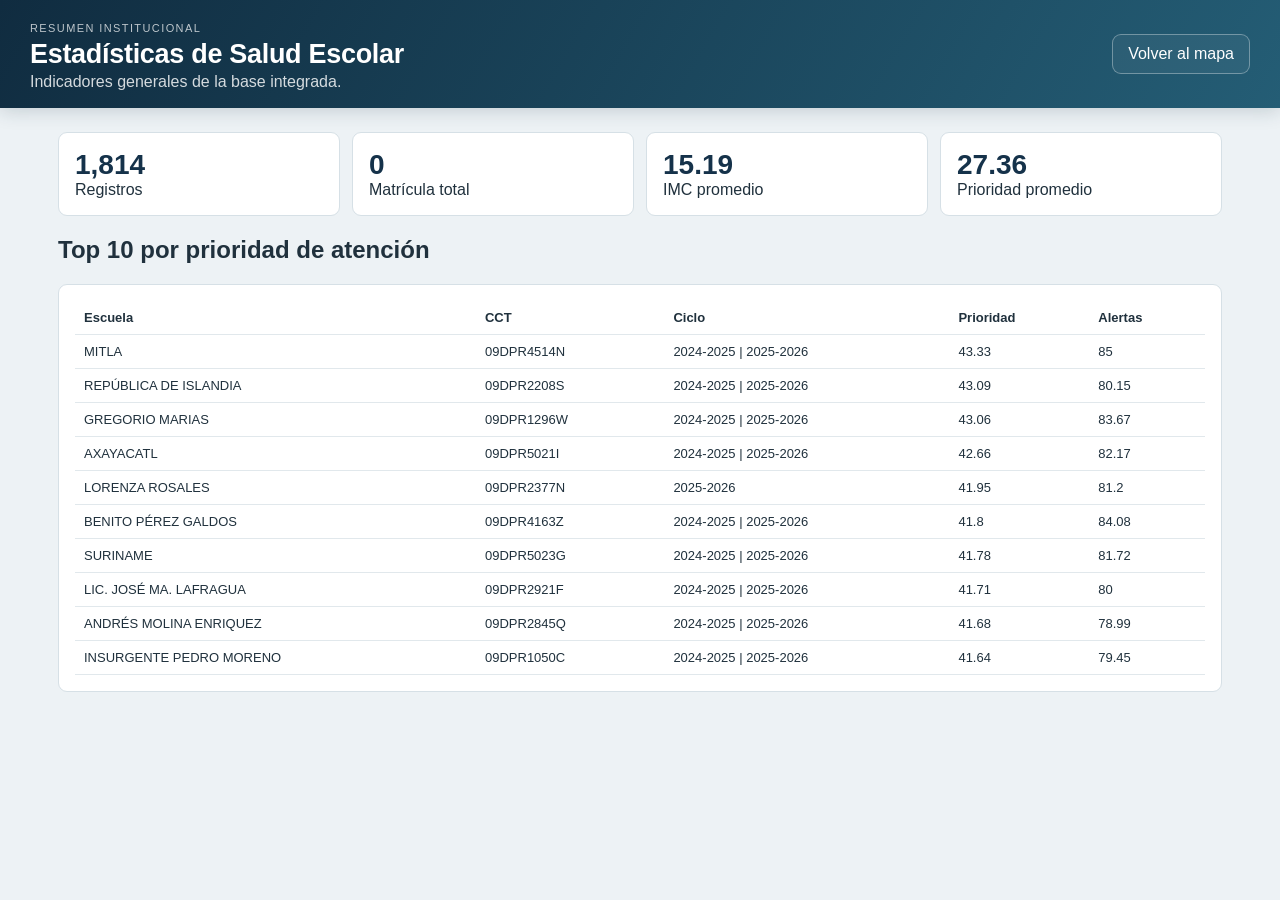
==== estadisticas.html @ 079fa5a9 "VV12" ====
<!doctype html><html lang="es"><head><meta charset="utf-8"><meta name="viewport" content="width=device-width,initial-scale=1"><title>Estadísticas de Salud Escolar</title><link rel="stylesheet" href="style.css"><style>body{padding:0}.stats{max-width:1200px;margin:24px auto;padding:0 18px}.cards{display:grid;grid-template-columns:repeat(4,1fr);gap:12px}.card,.tablebox{background:#fff;border:1px solid #d6e0e6;border-radius:9px;padding:16px}.card strong{font-size:28px;color:#15324a;display:block}table{width:100%;border-collapse:collapse}th,td{text-align:left;padding:9px;border-bottom:1px solid #e1e8ec;font-size:13px}@media(max-width:800px){.cards{grid-template-columns:1fr 1fr}}</style></head><body><header class="topbar"><div><span class="eyebrow">Resumen institucional</span><h1>Estadísticas de Salud Escolar</h1><p>Indicadores generales de la base integrada.</p></div><a href="index.html">Volver al mapa</a></header><main class="stats"><div class="cards"><div class="card"><strong id="sSchools">0</strong>Registros</div><div class="card"><strong id="sEnrollment">0</strong>Matrícula total</div><div class="card"><strong id="sImc">—</strong>IMC promedio</div><div class="card"><strong id="sPriority">—</strong>Prioridad promedio</div></div><h2>Top 10 por prioridad de atención</h2><div class="tablebox"><table><thead><tr><th>Escuela</th><th>CCT</th><th>Ciclo</th><th>Prioridad</th><th>Alertas</th></tr></thead><tbody id="topBody"></tbody></table></div></main><script>const n=v=>v==null?'—':(+v).toLocaleString('es-MX',{maximumFractionDigits:2});fetch('data/salud_escolar.json').then(r=>r.json()).then(d=>{sSchools.textContent=d.length.toLocaleString('es-MX');sEnrollment.textContent=d.reduce((a,r)=>a+(+r.matricula||0),0).toLocaleString('es-MX');let avg=c=>{let x=d.map(r=>+r[c]).filter(Number.isFinite);return x.reduce((a,b)=>a+b,0)/x.length};sImc.textContent=n(avg('imc_promedio'));sPriority.textContent=n(avg('prioridad_atencion'));topBody.innerHTML=[...d].sort((a,b)=>(+b.prioridad_atencion||0)-(+a.prioridad_atencion||0)).slice(0,10).map(r=>`<tr><td>${r.NOM_ESCUELA_ATENCION}</td><td>${r.CVE_ESCUELA_ATENCION}</td><td>${r.REF_CICLO_ESCOLAR}</td><td>${n(r.prioridad_atencion)}</td><td>${n(r.alertas_promedio)}</td></tr>`).join('')})</script></body></html>
---- style.css ----
:root{--navy:#173347;--blue:#2f6f89;--bg:#edf2f5;--line:#d5e0e6;--text:#20313d;--muted:#657681;--card:#fff}*{box-sizing:border-box}body{margin:0;font-family:Inter,Segoe UI,Arial,sans-serif;color:var(--text);background:var(--bg)}.topbar{height:108px;background:linear-gradient(120deg,#102c40,#245d75);color:#fff;padding:18px 30px;display:flex;justify-content:space-between;align-items:center;box-shadow:0 3px 18px #17334730}.topbar h1{margin:3px 0;font-size:27px;letter-spacing:-.3px}.topbar p{margin:0;opacity:.82}.topbar a{color:#fff;text-decoration:none;border:1px solid #ffffff55;background:#ffffff0d;padding:10px 15px;border-radius:9px}.eyebrow{font-size:11px;text-transform:uppercase;letter-spacing:1.4px;opacity:.72}.layout{display:flex;height:calc(100vh - 108px)}.sidebar{width:350px;background:#f7f9fa;overflow:auto;border-right:1px solid var(--line);z-index:900}.sidebar-head{padding:17px 19px;background:#fff;display:flex;justify-content:space-between;align-items:center;border-bottom:1px solid var(--line);position:sticky;top:0;z-index:2}.sidebar-head strong{display:block}.sidebar-head button,.detail>button,.icon-btn,.legend-head button{border:0;background:none;font-size:24px;cursor:pointer;color:var(--navy)}.panel{margin:13px;background:var(--card);border:1px solid var(--line);border-radius:12px;padding:15px;box-shadow:0 4px 14px #2437440a}.panel h2{font-size:15px;margin:0 0 12px;color:var(--navy)}.panel-title-row,.legend-head{display:flex;align-items:center;justify-content:space-between}.panel-title-row h2{margin:0}label{display:block;font-size:12px;font-weight:600;margin:10px 0 5px;color:#415762}input,select,button{font:inherit}input,select{width:100%;padding:10px 11px;border:1px solid #c8d5dc;border-radius:8px;background:#fff;color:var(--text)}input:focus,select:focus{outline:2px solid #2f6f8930;border-color:#2f6f89}.buttons{display:flex;gap:8px;margin-top:13px}.buttons button{flex:1;border:0;border-radius:8px;padding:10px;background:var(--blue);color:#fff;cursor:pointer;font-weight:600}.buttons .secondary{background:#e8eef1;color:#294350}.maparea{position:relative;flex:1}#map{height:100%;width:100%;background:#dfe8ec}.legend{position:absolute;right:20px;bottom:22px;z-index:800;background:#fff;padding:13px 14px;border:1px solid var(--line);border-radius:11px;box-shadow:0 5px 18px #0002;min-width:230px}.legend strong{display:block;line-height:1.25}.legend-kicker{display:block;margin-bottom:3px;color:var(--muted);font-size:10px;text-transform:uppercase;letter-spacing:.8px}.legend-note{margin:10px 0 9px;padding:8px 9px;background:#f2f6f8;border:1px solid #e0e9ed;border-radius:8px;color:#526771;font-size:11px;line-height:1.35}.legend-row{font-size:12px;margin:8px 0;display:grid;grid-template-columns:14px 68px 1fr;align-items:center;gap:7px}.legend-row small{color:var(--muted);text-align:right;line-height:1.25}.dot{display:inline-block;width:12px;height:12px;border-radius:50%}.detail{position:absolute;right:0;top:0;height:100%;width:420px;max-width:94%;z-index:850;background:#fff;padding:22px;overflow:auto;transform:translateX(100%);transition:.25s;box-shadow:-5px 0 20px #0002}.detail.open{transform:none}.detail>button{float:right}.detail h2{font-size:21px;color:var(--navy);padding-right:34px;margin-top:4px}.info-grid{display:grid;grid-template-columns:1fr 1fr;gap:9px}.info{background:#f2f6f8;border:1px solid #e2eaee;border-radius:9px;padding:10px}.info small{display:block;color:var(--muted);margin-bottom:4px}.info strong{display:block;word-break:break-word}.section-title{margin:19px 0 9px;border-bottom:1px solid var(--line);padding-bottom:7px;color:var(--navy);font-size:15px}.semaphore{padding:14px;border-radius:10px;color:#fff;text-align:center;margin:12px 0;display:grid;gap:3px}.semaphore span,.semaphore small{opacity:.9}.semaphore strong{font-size:20px}.kpis{display:grid;grid-template-columns:1fr 1fr;gap:9px}.kpis div{background:#f2f6f8;border:1px solid #e3ebef;padding:10px;border-radius:9px}.kpis strong{display:block;font-size:19px;color:var(--navy)}.kpis span{font-size:10px;color:var(--muted)}.borough-card{width:100%;border:0;border-top:1px solid #e8eef1;background:#fff;padding:10px 2px;display:flex;align-items:center;justify-content:space-between;text-align:left;cursor:pointer;color:var(--text)}.borough-card:first-child{border-top:0}.borough-card span{display:grid;gap:2px}.borough-card small{color:var(--muted)}.borough-card b{color:var(--blue)}.show-menu{position:absolute;left:10px;top:10px;z-index:1000;padding:9px 13px;border:0;border-radius:8px;background:var(--navy);color:#fff}.leaflet-tooltip{border-radius:7px!important;border:1px solid #d9e2e7!important;box-shadow:0 4px 12px #0002!important}.hidden{display:none!important}@media(max-width:800px){.topbar{height:auto;padding:12px 16px}.topbar p,.topbar a{display:none}.layout{height:calc(100vh - 72px)}.sidebar{position:absolute;height:100%;z-index:1100}.detail{width:100%}.legend{right:10px;bottom:12px;min-width:210px}}
.intro-panel{background:#eef5f7;border-color:#ccdde4}.intro-panel strong{color:var(--navy);font-size:14px}.intro-panel p,.section-help{margin:6px 0 0;color:var(--muted);font-size:12px;line-height:1.45}.active-filters{display:flex;flex-wrap:wrap;gap:6px;margin-top:12px;padding-top:11px;border-top:1px solid #e5ecef}.filter-caption{width:100%;font-size:10px;font-weight:700;color:var(--muted);text-transform:uppercase;letter-spacing:.7px}.filter-chip{max-width:100%;overflow:hidden;text-overflow:ellipsis;white-space:nowrap;padding:5px 8px;border-radius:999px;background:#e7f0f4;color:#294f60;font-size:11px;font-weight:600}.no-filters{font-size:11px;color:var(--muted)}.indicator-note{margin-top:13px;padding:11px 12px;border-left:4px solid var(--blue);border-radius:8px;background:#edf4f7;display:grid;gap:3px}.indicator-note span,.selected-context span{font-size:10px;text-transform:uppercase;letter-spacing:.7px;color:var(--muted);font-weight:700}.indicator-note strong,.selected-context strong{color:var(--navy)}.indicator-note small,.selected-context small{color:var(--muted);line-height:1.35}.detail-kicker{font-size:10px;text-transform:uppercase;letter-spacing:1px;color:var(--muted);font-weight:700;margin-top:4px}.selected-context{margin:0 0 15px;padding:12px 13px;border:1px solid #d8e5ea;border-radius:10px;background:#f3f7f9;display:grid;gap:3px}.borough-card:hover{background:#f3f7f9}.borough-card:focus-visible{outline:2px solid var(--blue);outline-offset:2px}.legend{max-width:310px}.legend-row span:nth-child(2){font-weight:600}.leaflet-interactive{transition:stroke-width .15s,r .15s}.detail{border-left:1px solid var(--line)}
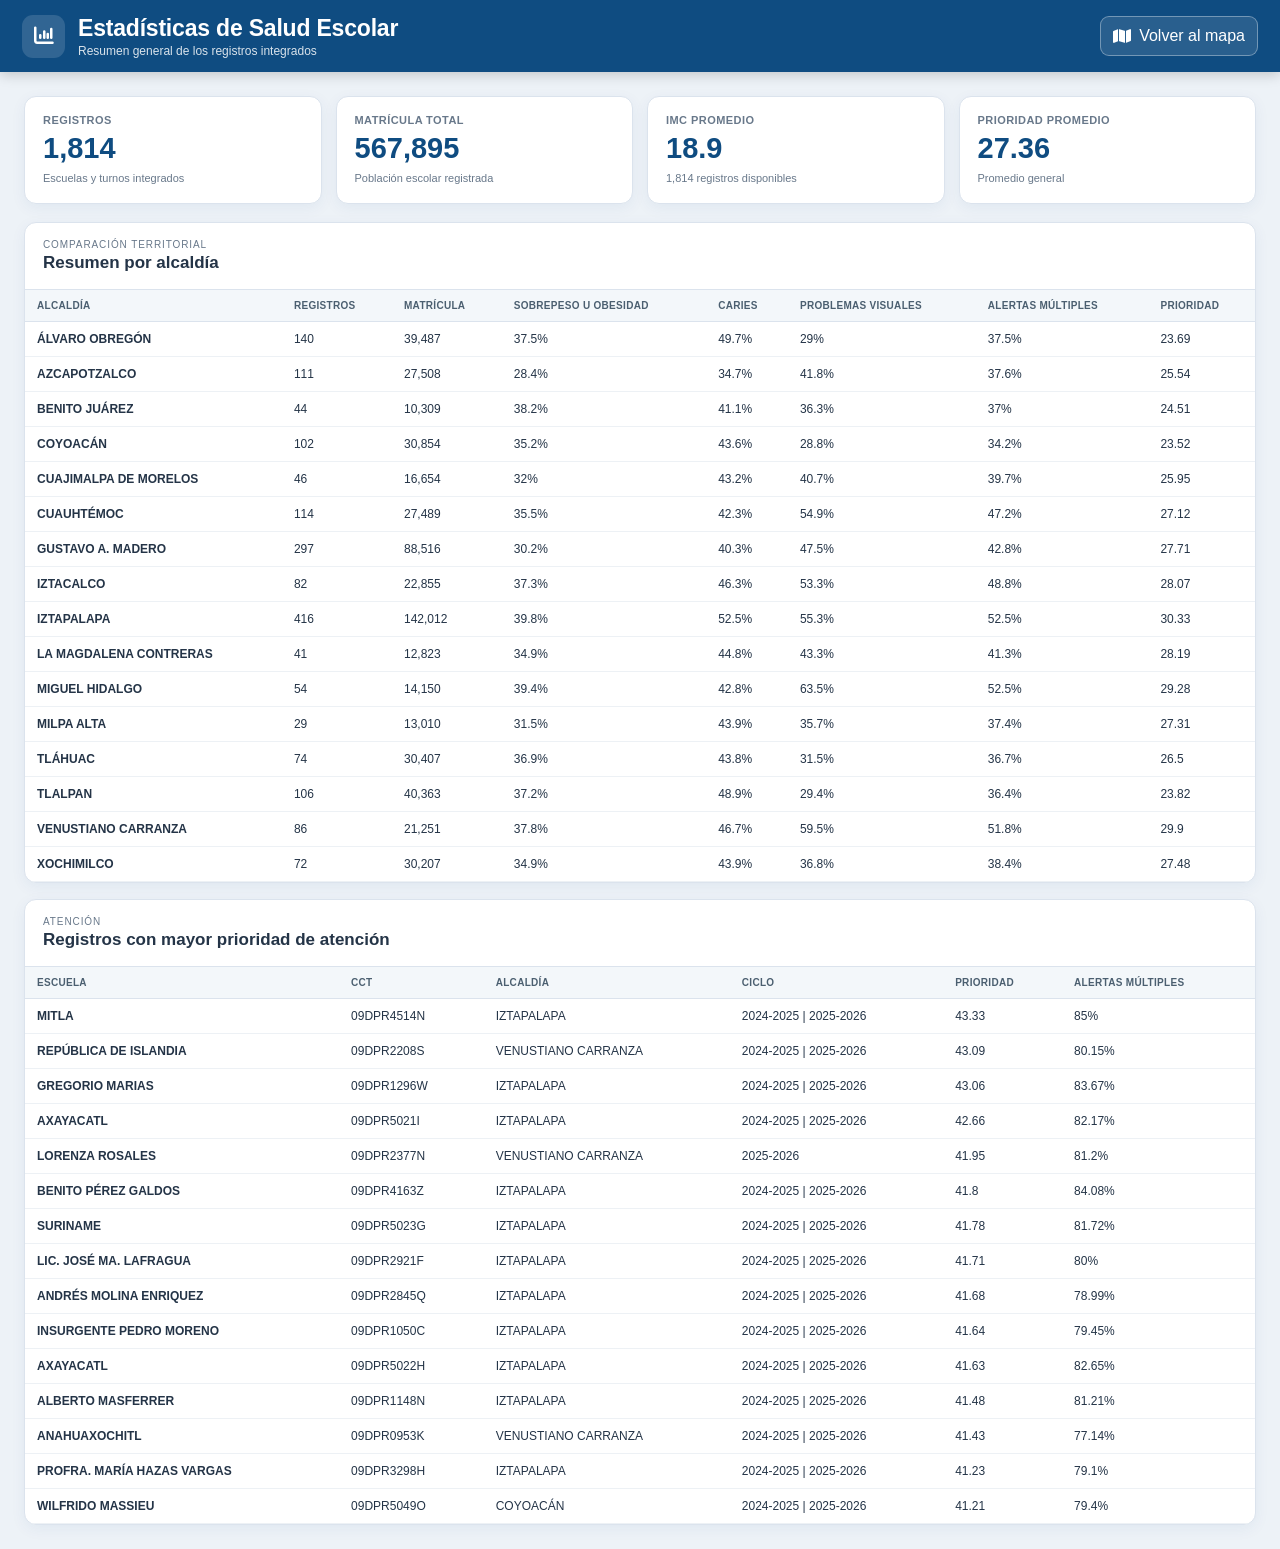
==== commit 530937fa: "Corrección Visor Salud" ====
--- a/estadisticas.html
+++ b/estadisticas.html
@@ -1 +1,56 @@
-<!doctype html><html lang="es"><head><meta charset="utf-8"><meta name="viewport" content="width=device-width,initial-scale=1"><title>Estadísticas de Salud Escolar</title><link rel="stylesheet" href="style.css"><style>body{padding:0}.stats{max-width:1200px;margin:24px auto;padding:0 18px}.cards{display:grid;grid-template-columns:repeat(4,1fr);gap:12px}.card,.tablebox{background:#fff;border:1px solid #d6e0e6;border-radius:9px;padding:16px}.card strong{font-size:28px;color:#15324a;display:block}table{width:100%;border-collapse:collapse}th,td{text-align:left;padding:9px;border-bottom:1px solid #e1e8ec;font-size:13px}@media(max-width:800px){.cards{grid-template-columns:1fr 1fr}}</style></head><body><header class="topbar"><div><span class="eyebrow">Resumen institucional</span><h1>Estadísticas de Salud Escolar</h1><p>Indicadores generales de la base integrada.</p></div><a href="index.html">Volver al mapa</a></header><main class="stats"><div class="cards"><div class="card"><strong id="sSchools">0</strong>Registros</div><div class="card"><strong id="sEnrollment">0</strong>Matrícula total</div><div class="card"><strong id="sImc">—</strong>IMC promedio</div><div class="card"><strong id="sPriority">—</strong>Prioridad promedio</div></div><h2>Top 10 por prioridad de atención</h2><div class="tablebox"><table><thead><tr><th>Escuela</th><th>CCT</th><th>Ciclo</th><th>Prioridad</th><th>Alertas</th></tr></thead><tbody id="topBody"></tbody></table></div></main><script>const n=v=>v==null?'—':(+v).toLocaleString('es-MX',{maximumFractionDigits:2});fetch('data/salud_escolar.json').then(r=>r.json()).then(d=>{sSchools.textContent=d.length.toLocaleString('es-MX');sEnrollment.textContent=d.reduce((a,r)=>a+(+r.matricula||0),0).toLocaleString('es-MX');let avg=c=>{let x=d.map(r=>+r[c]).filter(Number.isFinite);return x.reduce((a,b)=>a+b,0)/x.length};sImc.textContent=n(avg('imc_promedio'));sPriority.textContent=n(avg('prioridad_atencion'));topBody.innerHTML=[...d].sort((a,b)=>(+b.prioridad_atencion||0)-(+a.prioridad_atencion||0)).slice(0,10).map(r=>`<tr><td>${r.NOM_ESCUELA_ATENCION}</td><td>${r.CVE_ESCUELA_ATENCION}</td><td>${r.REF_CICLO_ESCOLAR}</td><td>${n(r.prioridad_atencion)}</td><td>${n(r.alertas_promedio)}</td></tr>`).join('')})</script></body></html>
+<!DOCTYPE html>
+<html lang="es">
+<head>
+  <meta charset="UTF-8">
+  <meta name="viewport" content="width=device-width, initial-scale=1.0">
+  <meta name="description" content="Resumen estadístico del Visor de Salud Escolar.">
+  <title>Estadísticas | Visor de Salud Escolar</title>
+  <link rel="stylesheet" href="https://cdnjs.cloudflare.com/ajax/libs/font-awesome/6.7.2/css/all.min.css">
+  <link rel="stylesheet" href="style.css">
+</head>
+<body class="stats-page">
+  <header class="topbar">
+    <div class="brand">
+      <div class="brand-icon" aria-hidden="true"><i class="fa-solid fa-chart-column"></i></div>
+      <div class="brand-text"><h1>Estadísticas de Salud Escolar</h1><p>Resumen general de los registros integrados</p></div>
+    </div>
+    <div class="topbar-actions"><a class="topbar-button" href="index.html"><i class="fa-solid fa-map"></i><span>Volver al mapa</span></a></div>
+  </header>
+  <main class="stats-main">
+    <section class="summary-cards" aria-label="Indicadores generales">
+      <article class="summary-card"><span>Registros</span><strong id="sSchools">—</strong><small>Escuelas y turnos integrados</small></article>
+      <article class="summary-card"><span>Matrícula total</span><strong id="sEnrollment">—</strong><small>Población escolar registrada</small></article>
+      <article class="summary-card"><span>IMC promedio</span><strong id="sImc">—</strong><small id="sImcCount">Registros disponibles</small></article>
+      <article class="summary-card"><span>Prioridad promedio</span><strong id="sPriority">—</strong><small>Promedio general</small></article>
+    </section>
+
+    <section class="stats-panel">
+      <div class="stats-panel-heading"><div><span class="panel-kicker">Comparación territorial</span><h2>Resumen por alcaldía</h2></div></div>
+      <div class="table-wrapper"><table><thead><tr><th>Alcaldía</th><th>Registros</th><th>Matrícula</th><th>Sobrepeso u obesidad</th><th>Caries</th><th>Problemas visuales</th><th>Alertas múltiples</th><th>Prioridad</th></tr></thead><tbody id="boroughTable"></tbody></table></div>
+    </section>
+
+    <section class="stats-panel">
+      <div class="stats-panel-heading"><div><span class="panel-kicker">Atención</span><h2>Registros con mayor prioridad de atención</h2></div></div>
+      <div class="table-wrapper"><table><thead><tr><th>Escuela</th><th>CCT</th><th>Alcaldía</th><th>Ciclo</th><th>Prioridad</th><th>Alertas múltiples</th></tr></thead><tbody id="topTable"></tbody></table></div>
+    </section>
+  </main>
+  <script>
+    const number = (value, decimals = 1) => Number.isFinite(Number(value)) ? Number(value).toLocaleString('es-MX', { maximumFractionDigits: decimals }) : '—';
+    const enrollment = row => Number(row.NUM_MATRICULA_TOTAL_ESCUELA) || Number(row.NUM_MATRICULA_TOTAL_ESCUELA_y) || Number(row.NUM_MATRICULA_TOTAL_ESCUELA_x) || 0;
+    const average = (rows, field) => { const values = rows.map(row => Number(row[field])).filter(Number.isFinite); return values.length ? values.reduce((sum, value) => sum + value, 0) / values.length : null; };
+    const safe = value => String(value ?? '').replace(/[&<>'\"]/g, char => ({'&':'&amp;','<':'&lt;','>':'&gt;',"'":'&#39;','\"':'&quot;'}[char]));
+    fetch('data/salud_escolar.json').then(response => response.json()).then(data => {
+      const imcRows = data.filter(row => Number.isFinite(Number(row.imc_promedio)));
+      sSchools.textContent = data.length.toLocaleString('es-MX');
+      sEnrollment.textContent = data.reduce((sum, row) => sum + enrollment(row), 0).toLocaleString('es-MX');
+      sImc.textContent = number(average(imcRows, 'imc_promedio'), 2);
+      sImcCount.textContent = `${imcRows.length.toLocaleString('es-MX')} registros disponibles`;
+      sPriority.textContent = number(average(data, 'prioridad_atencion'), 2);
+      const groups = new Map();
+      data.forEach(row => { if (!groups.has(row.alcaldia)) groups.set(row.alcaldia, []); groups.get(row.alcaldia).push(row); });
+      boroughTable.innerHTML = [...groups.entries()].sort(([a],[b]) => a.localeCompare(b, 'es')).map(([name, rows]) => `<tr><td><strong>${safe(name)}</strong></td><td>${rows.length.toLocaleString('es-MX')}</td><td>${rows.reduce((sum,row)=>sum+enrollment(row),0).toLocaleString('es-MX')}</td><td>${number(average(rows,'pct_sobrepeso_obesidad'))}%</td><td>${number(average(rows,'pct_caries'))}%</td><td>${number(average(rows,'pct_visual'))}%</td><td>${number(average(rows,'pct_alertas_multiples'))}%</td><td>${number(average(rows,'prioridad_atencion'),2)}</td></tr>`).join('');
+      topTable.innerHTML = [...data].sort((a,b) => Number(b.prioridad_atencion)-Number(a.prioridad_atencion)).slice(0,15).map(row => `<tr><td><strong>${safe(row.NOM_ESCUELA_ATENCION)}</strong></td><td>${safe(row.CVE_ESCUELA_ATENCION)}</td><td>${safe(row.alcaldia)}</td><td>${safe(row.REF_CICLO_ESCOLAR)}</td><td>${number(row.prioridad_atencion,2)}</td><td>${number(row.pct_alertas_multiples,2)}%</td></tr>`).join('');
+    }).catch(() => { document.querySelector('.stats-main').innerHTML = '<div class="stats-error">No fue posible cargar la información estadística.</div>'; });
+  </script>
+</body>
+</html>
--- a/style.css
+++ b/style.css
@@ -1,2 +1,43 @@
-:root{--navy:#173347;--blue:#2f6f89;--bg:#edf2f5;--line:#d5e0e6;--text:#20313d;--muted:#657681;--card:#fff}*{box-sizing:border-box}body{margin:0;font-family:Inter,Segoe UI,Arial,sans-serif;color:var(--text);background:var(--bg)}.topbar{height:108px;background:linear-gradient(120deg,#102c40,#245d75);color:#fff;padding:18px 30px;display:flex;justify-content:space-between;align-items:center;box-shadow:0 3px 18px #17334730}.topbar h1{margin:3px 0;font-size:27px;letter-spacing:-.3px}.topbar p{margin:0;opacity:.82}.topbar a{color:#fff;text-decoration:none;border:1px solid #ffffff55;background:#ffffff0d;padding:10px 15px;border-radius:9px}.eyebrow{font-size:11px;text-transform:uppercase;letter-spacing:1.4px;opacity:.72}.layout{display:flex;height:calc(100vh - 108px)}.sidebar{width:350px;background:#f7f9fa;overflow:auto;border-right:1px solid var(--line);z-index:900}.sidebar-head{padding:17px 19px;background:#fff;display:flex;justify-content:space-between;align-items:center;border-bottom:1px solid var(--line);position:sticky;top:0;z-index:2}.sidebar-head strong{display:block}.sidebar-head button,.detail>button,.icon-btn,.legend-head button{border:0;background:none;font-size:24px;cursor:pointer;color:var(--navy)}.panel{margin:13px;background:var(--card);border:1px solid var(--line);border-radius:12px;padding:15px;box-shadow:0 4px 14px #2437440a}.panel h2{font-size:15px;margin:0 0 12px;color:var(--navy)}.panel-title-row,.legend-head{display:flex;align-items:center;justify-content:space-between}.panel-title-row h2{margin:0}label{display:block;font-size:12px;font-weight:600;margin:10px 0 5px;color:#415762}input,select,button{font:inherit}input,select{width:100%;padding:10px 11px;border:1px solid #c8d5dc;border-radius:8px;background:#fff;color:var(--text)}input:focus,select:focus{outline:2px solid #2f6f8930;border-color:#2f6f89}.buttons{display:flex;gap:8px;margin-top:13px}.buttons button{flex:1;border:0;border-radius:8px;padding:10px;background:var(--blue);color:#fff;cursor:pointer;font-weight:600}.buttons .secondary{background:#e8eef1;color:#294350}.maparea{position:relative;flex:1}#map{height:100%;width:100%;background:#dfe8ec}.legend{position:absolute;right:20px;bottom:22px;z-index:800;background:#fff;padding:13px 14px;border:1px solid var(--line);border-radius:11px;box-shadow:0 5px 18px #0002;min-width:230px}.legend strong{display:block;line-height:1.25}.legend-kicker{display:block;margin-bottom:3px;color:var(--muted);font-size:10px;text-transform:uppercase;letter-spacing:.8px}.legend-note{margin:10px 0 9px;padding:8px 9px;background:#f2f6f8;border:1px solid #e0e9ed;border-radius:8px;color:#526771;font-size:11px;line-height:1.35}.legend-row{font-size:12px;margin:8px 0;display:grid;grid-template-columns:14px 68px 1fr;align-items:center;gap:7px}.legend-row small{color:var(--muted);text-align:right;line-height:1.25}.dot{display:inline-block;width:12px;height:12px;border-radius:50%}.detail{position:absolute;right:0;top:0;height:100%;width:420px;max-width:94%;z-index:850;background:#fff;padding:22px;overflow:auto;transform:translateX(100%);transition:.25s;box-shadow:-5px 0 20px #0002}.detail.open{transform:none}.detail>button{float:right}.detail h2{font-size:21px;color:var(--navy);padding-right:34px;margin-top:4px}.info-grid{display:grid;grid-template-columns:1fr 1fr;gap:9px}.info{background:#f2f6f8;border:1px solid #e2eaee;border-radius:9px;padding:10px}.info small{display:block;color:var(--muted);margin-bottom:4px}.info strong{display:block;word-break:break-word}.section-title{margin:19px 0 9px;border-bottom:1px solid var(--line);padding-bottom:7px;color:var(--navy);font-size:15px}.semaphore{padding:14px;border-radius:10px;color:#fff;text-align:center;margin:12px 0;display:grid;gap:3px}.semaphore span,.semaphore small{opacity:.9}.semaphore strong{font-size:20px}.kpis{display:grid;grid-template-columns:1fr 1fr;gap:9px}.kpis div{background:#f2f6f8;border:1px solid #e3ebef;padding:10px;border-radius:9px}.kpis strong{display:block;font-size:19px;color:var(--navy)}.kpis span{font-size:10px;color:var(--muted)}.borough-card{width:100%;border:0;border-top:1px solid #e8eef1;background:#fff;padding:10px 2px;display:flex;align-items:center;justify-content:space-between;text-align:left;cursor:pointer;color:var(--text)}.borough-card:first-child{border-top:0}.borough-card span{display:grid;gap:2px}.borough-card small{color:var(--muted)}.borough-card b{color:var(--blue)}.show-menu{position:absolute;left:10px;top:10px;z-index:1000;padding:9px 13px;border:0;border-radius:8px;background:var(--navy);color:#fff}.leaflet-tooltip{border-radius:7px!important;border:1px solid #d9e2e7!important;box-shadow:0 4px 12px #0002!important}.hidden{display:none!important}@media(max-width:800px){.topbar{height:auto;padding:12px 16px}.topbar p,.topbar a{display:none}.layout{height:calc(100vh - 72px)}.sidebar{position:absolute;height:100%;z-index:1100}.detail{width:100%}.legend{right:10px;bottom:12px;min-width:210px}}
-.intro-panel{background:#eef5f7;border-color:#ccdde4}.intro-panel strong{color:var(--navy);font-size:14px}.intro-panel p,.section-help{margin:6px 0 0;color:var(--muted);font-size:12px;line-height:1.45}.active-filters{display:flex;flex-wrap:wrap;gap:6px;margin-top:12px;padding-top:11px;border-top:1px solid #e5ecef}.filter-caption{width:100%;font-size:10px;font-weight:700;color:var(--muted);text-transform:uppercase;letter-spacing:.7px}.filter-chip{max-width:100%;overflow:hidden;text-overflow:ellipsis;white-space:nowrap;padding:5px 8px;border-radius:999px;background:#e7f0f4;color:#294f60;font-size:11px;font-weight:600}.no-filters{font-size:11px;color:var(--muted)}.indicator-note{margin-top:13px;padding:11px 12px;border-left:4px solid var(--blue);border-radius:8px;background:#edf4f7;display:grid;gap:3px}.indicator-note span,.selected-context span{font-size:10px;text-transform:uppercase;letter-spacing:.7px;color:var(--muted);font-weight:700}.indicator-note strong,.selected-context strong{color:var(--navy)}.indicator-note small,.selected-context small{color:var(--muted);line-height:1.35}.detail-kicker{font-size:10px;text-transform:uppercase;letter-spacing:1px;color:var(--muted);font-weight:700;margin-top:4px}.selected-context{margin:0 0 15px;padding:12px 13px;border:1px solid #d8e5ea;border-radius:10px;background:#f3f7f9;display:grid;gap:3px}.borough-card:hover{background:#f3f7f9}.borough-card:focus-visible{outline:2px solid var(--blue);outline-offset:2px}.legend{max-width:310px}.legend-row span:nth-child(2){font-weight:600}.leaflet-interactive{transition:stroke-width .15s,r .15s}.detail{border-left:1px solid var(--line)}
+:root{
+  --blue:#0f4c81;--blue-dark:#0a355c;--blue-soft:#eaf3fb;--teal:#147d7e;
+  --text:#243447;--muted:#68788a;--line:#dbe3ed;--bg:#edf2f7;--white:#fff;
+  --danger:#a93e42;--shadow:0 8px 24px rgba(15,76,129,.13)
+}
+*{box-sizing:border-box;margin:0;padding:0}
+html,body{height:100%;font-family:"Segoe UI",Arial,sans-serif;background:var(--bg);color:var(--text)}
+body{display:grid;grid-template-rows:72px minmax(0,1fr) 34px;overflow:hidden}
+button,input,select{font:inherit}button{cursor:pointer}.sr-only{position:absolute;width:1px;height:1px;padding:0;margin:-1px;overflow:hidden;clip:rect(0,0,0,0);white-space:nowrap;border:0}.is-hidden{display:none!important}
+
+.topbar{background:var(--blue);color:#fff;display:flex;align-items:center;justify-content:space-between;padding:0 22px;box-shadow:0 3px 12px rgba(0,0,0,.18);z-index:1500}
+.brand,.topbar-actions{display:flex;align-items:center;gap:13px}.brand-icon{width:43px;height:43px;border-radius:11px;background:rgba(255,255,255,.14);display:grid;place-items:center;font-size:20px}.brand-text h1{font-size:23px;letter-spacing:-.2px}.brand-text p{font-size:12px;opacity:.84;margin-top:2px}
+.search-box{position:relative;width:min(430px,38vw)}.search-box>i{position:absolute;left:13px;top:50%;transform:translateY(-50%);color:#64748b}.search-box input{width:100%;padding:11px 14px 11px 39px;border:0;border-radius:10px;outline:0;color:var(--text)}.search-results{display:none;position:absolute;top:calc(100% + 8px);left:0;right:0;background:#fff;border:1px solid var(--line);border-radius:12px;box-shadow:var(--shadow);max-height:420px;overflow:auto;z-index:1900}.search-results.visible{display:block}.search-result-item{width:100%;border:0;border-bottom:1px solid #edf1f5;background:#fff;text-align:left;padding:11px 13px;display:flex;flex-direction:column;gap:2px;color:var(--text)}.search-result-item:hover,.search-result-item:focus{background:var(--blue-soft);outline:0}.search-result-item span,.search-result-item small{color:var(--muted);font-size:12px}.search-empty{padding:15px;color:var(--muted);font-size:13px}
+.topbar-button{border:1px solid rgba(255,255,255,.35);background:rgba(255,255,255,.11);color:#fff;border-radius:9px;padding:10px 12px;display:flex;align-items:center;gap:8px;text-decoration:none;white-space:nowrap}.topbar-button:hover{background:rgba(255,255,255,.18)}
+
+.app-layout{display:grid;grid-template-columns:332px minmax(0,1fr) 420px;min-height:0;position:relative}.app-layout.details-closed{grid-template-columns:332px minmax(0,1fr)}
+.left-panel,.details-panel{background:#fff;overflow:auto;min-width:0}.left-panel{border-right:1px solid var(--line);padding:18px;z-index:900}.details-panel{border-left:1px solid var(--line);display:flex;flex-direction:column}.details-panel.closed{display:none}.panel-heading,.details-header{display:flex;justify-content:space-between;align-items:center;gap:12px}.panel-heading{padding-bottom:14px;border-bottom:1px solid var(--line)}.panel-heading h2,.details-header h2{font-size:18px}.panel-kicker{display:block;font-size:10px;text-transform:uppercase;letter-spacing:.09em;color:var(--muted);margin-bottom:3px}
+.panel-section{padding:16px 0;border-bottom:1px solid var(--line)}.section-title{display:flex;align-items:center;gap:8px;color:var(--blue);margin-bottom:13px}.section-title h3{font-size:14px}.form-group{margin-top:11px}.form-group label{display:block;font-size:12px;font-weight:700;margin-bottom:6px}.form-group select{width:100%;padding:9px 10px;border:1px solid var(--line);border-radius:8px;background:#fff;color:var(--text)}.form-group select:focus{outline:2px solid rgba(15,76,129,.15);border-color:var(--blue)}
+.secondary-button{border-radius:8px;padding:9px 11px;border:1px solid var(--blue);background:#fff;color:var(--blue);display:flex;align-items:center;justify-content:center;gap:7px}.compact-button{font-size:12px}.secondary-button:hover{background:var(--blue-soft)}
+.mini-variable-legend{margin-top:11px;padding:9px 10px;border:1px solid var(--line);border-radius:9px;background:#f8fafc}.mini-legend-heading{font-size:11px;font-weight:700;color:var(--blue);margin-bottom:6px}.mini-color-bar{height:10px;border-radius:999px;border:1px solid rgba(15,23,42,.14);background:linear-gradient(90deg,#d9eee8 0%,#8bc8b5 32%,#efb366 68%,#ad3d4b 100%)}.mini-color-bar.imc{background:var(--teal)}.mini-color-bar.completeness{background:linear-gradient(90deg,#dbeafe,#7eb6dc,#0f4c81)}.mini-color-labels{display:flex;justify-content:space-between;font-size:10px;color:var(--muted);margin-top:4px}
+.active-filters{display:flex;flex-wrap:wrap;gap:6px;margin-top:12px}.filter-chip{max-width:100%;overflow:hidden;text-overflow:ellipsis;white-space:nowrap;padding:5px 8px;border-radius:999px;background:var(--blue-soft);color:#284e6c;font-size:10px;font-weight:700}.no-filters{font-size:11px;color:var(--muted)}
+.section-toggle{width:100%;border:0;background:transparent;padding:0;justify-content:space-between;text-align:left}.section-title-label{display:flex;align-items:center;gap:8px}.section-toggle-icon{font-size:11px;transition:transform .2s}.collapsible-content{max-height:800px;overflow:hidden;transition:max-height .22s ease,opacity .18s ease}.collapsible-section.is-collapsed .section-toggle-icon{transform:rotate(180deg)}.collapsible-section.is-collapsed .collapsible-content{max-height:0;opacity:0;pointer-events:none}
+.layer-list{display:flex;flex-direction:column;gap:10px}.layer-option{display:flex;gap:9px;align-items:flex-start}.layer-option input{margin-top:3px}.layer-option-text{display:flex;flex-direction:column}.layer-option-text small{color:var(--muted);font-size:11px;margin-top:2px}
+.stats-grid{display:grid;grid-template-columns:1fr 1fr;gap:9px}.stat-card{border:1px solid var(--line);border-radius:10px;padding:11px;background:#f8fafc}.stat-label{display:block;color:var(--muted);font-size:10px}.stat-card strong{display:block;color:var(--blue);font-size:18px;margin-top:4px;overflow:hidden;text-overflow:ellipsis}.borough-summary{display:flex;flex-direction:column}.borough-card{width:100%;border:0;border-bottom:1px solid #edf1f5;background:#fff;padding:9px 2px;display:flex;justify-content:space-between;align-items:center;text-align:left;color:var(--text)}.borough-card:hover{background:var(--blue-soft)}.borough-card span{display:flex;flex-direction:column;min-width:0}.borough-card strong{font-size:11px;overflow:hidden;text-overflow:ellipsis}.borough-card small{font-size:10px;color:var(--muted)}.borough-card b{font-size:11px;color:var(--blue);white-space:nowrap;margin-left:8px}
+
+.map-area{position:relative;min-width:0;min-height:0;overflow:hidden;isolation:isolate}#map{position:absolute;inset:0;width:100%;height:100%;background:#dfe7ec}.map-status{position:absolute;left:50%;bottom:16px;transform:translateX(-50%);z-index:700;background:rgba(255,255,255,.95);border:1px solid var(--line);border-radius:999px;padding:8px 14px;font-size:11px;box-shadow:var(--shadow);white-space:nowrap;display:flex;gap:7px;align-items:center;color:#475569}.map-status i{color:var(--blue)}
+.map-legend{position:absolute;right:18px;bottom:18px;z-index:750;width:286px;background:rgba(255,255,255,.97);border:1px solid var(--line);border-radius:12px;padding:12px 13px;box-shadow:var(--shadow)}.legend-header{display:flex;align-items:center;justify-content:space-between;gap:10px}.legend-header strong{display:block;font-size:13px;line-height:1.3}.plain-icon-button{border:0;background:transparent;color:var(--blue);width:28px;height:28px;border-radius:7px}.plain-icon-button:hover{background:var(--blue-soft)}.legend-body{margin-top:9px}.legend-body.collapsed{display:none}.legend-row{display:grid;grid-template-columns:13px minmax(72px,1fr) auto;gap:8px;align-items:center;padding:4px 0;font-size:11px}.legend-dot{width:11px;height:11px;border-radius:50%;border:1px solid rgba(0,0,0,.1)}.legend-row small{color:var(--muted);text-align:right}.legend-note{font-size:10.5px;color:var(--muted);line-height:1.4;padding-top:8px;margin-top:6px;border-top:1px solid var(--line)}
+.map-button{display:none;position:absolute;z-index:1000;border:0;background:var(--blue);color:#fff;width:40px;height:40px;border-radius:9px;box-shadow:var(--shadow)}.open-filters{left:52px;top:12px}
+
+.details-header{padding:17px 18px;background:var(--blue);color:#fff}.details-header .panel-kicker{color:rgba(255,255,255,.73)}.icon-button{width:36px;height:36px;border:0;border-radius:8px;background:rgba(255,255,255,.14);color:#fff}.details-scroll{overflow:auto;flex:1}.detail-section{padding:17px 18px;border-bottom:1px solid var(--line)}.school-detail-header{display:flex;gap:12px;align-items:flex-start}.school-detail-icon{width:39px;height:39px;border-radius:10px;background:var(--blue-soft);color:var(--blue);display:grid;place-items:center;font-size:17px;flex:0 0 auto}.school-detail-header h3{font-size:17px;line-height:1.25}.school-detail-header p{font-size:12px;color:var(--muted);margin-top:4px}.detail-section h4{font-size:13px;color:var(--blue);margin-bottom:11px}.info-grid{display:grid;grid-template-columns:1fr 1fr;gap:9px}.info-card{border:1px solid var(--line);border-radius:9px;background:#f8fafc;padding:10px;min-width:0}.info-card span{display:block;font-size:10px;color:var(--muted);margin-bottom:4px}.info-card strong{display:block;font-size:13px;word-break:break-word}.metric-highlight{border-left:5px solid var(--blue);background:var(--blue-soft);padding:13px 14px;border-radius:9px;display:grid;gap:4px}.metric-highlight span{font-size:11px;color:var(--muted)}.metric-highlight strong{font-size:23px;color:var(--blue)}.metric-highlight small{font-size:11px;color:var(--muted)}.indicator-list{display:flex;flex-direction:column}.indicator-row{display:flex;justify-content:space-between;align-items:center;gap:14px;padding:9px 0;border-bottom:1px solid #edf1f5;font-size:12px}.indicator-row:last-child{border:0}.indicator-row span{color:var(--muted)}.indicator-row strong{color:var(--text);white-space:nowrap}.empty-state{text-align:center;padding:50px 20px;color:var(--muted)}.empty-state i{font-size:38px;color:var(--blue);margin-bottom:10px}
+.footer{background:var(--blue);color:#fff;display:flex;align-items:center;justify-content:space-between;padding:0 20px;font-size:10px}
+.leaflet-tooltip{border-radius:8px!important;border:1px solid var(--line)!important;box-shadow:0 5px 15px rgba(0,0,0,.16)!important;padding:8px 10px!important}.leaflet-control-layers{border:0!important;border-radius:9px!important;box-shadow:var(--shadow)!important}
+::-webkit-scrollbar{width:8px;height:8px}::-webkit-scrollbar-thumb{background:#c4d0dc;border-radius:10px}
+
+@media(max-width:1250px){.app-layout,.app-layout.details-closed{grid-template-columns:300px minmax(0,1fr)}.details-panel{position:absolute;right:0;top:0;bottom:0;width:min(420px,94vw);z-index:1600;box-shadow:-8px 0 24px rgba(0,0,0,.18)}.details-panel.closed{display:flex;transform:translateX(105%)}.details-panel:not(.closed){transform:translateX(0)}.left-panel{padding:15px}}
+@media(max-width:900px){body{grid-template-rows:auto minmax(0,1fr) 30px}.topbar{padding:9px 12px;gap:8px;flex-wrap:wrap}.brand-text p,.topbar-button span{display:none}.topbar-actions{flex:1;min-width:0}.search-box{width:100%;min-width:170px}.app-layout,.app-layout.details-closed{grid-template-columns:1fr}.left-panel{position:absolute;left:0;top:0;bottom:0;width:min(332px,91vw);z-index:1550;transform:translateX(-105%);transition:transform .22s;box-shadow:8px 0 24px rgba(0,0,0,.18)}.left-panel.open{transform:translateX(0)}.map-button{display:block}.map-legend{right:10px;bottom:58px;width:min(280px,calc(100% - 20px))}.map-status{bottom:12px;max-width:calc(100% - 22px);white-space:normal;text-align:center}.footer span:last-child{display:none}.footer{padding:0 12px}}
+@media(max-width:520px){.brand-text h1{font-size:17px}.brand-icon{width:37px;height:37px}.topbar-button{padding:9px}.topbar-actions{order:3;width:100%}.map-legend{font-size:10px}.info-grid{grid-template-columns:1fr}.map-status{display:none}}
+
+/* Página de estadísticas */
+body.stats-page{display:block;overflow:auto;min-height:100%;background:var(--bg)}
+.stats-page .topbar{height:72px;position:sticky;top:0}.stats-main{max-width:1420px;margin:0 auto;padding:24px}.summary-cards{display:grid;grid-template-columns:repeat(4,1fr);gap:14px;margin-bottom:18px}.summary-card{background:#fff;border:1px solid var(--line);border-radius:12px;padding:17px 18px;box-shadow:0 4px 15px rgba(15,76,129,.06)}.summary-card span{display:block;font-size:11px;font-weight:700;color:var(--muted);text-transform:uppercase;letter-spacing:.04em}.summary-card strong{display:block;font-size:29px;color:var(--blue);margin:6px 0 3px}.summary-card small{color:var(--muted);font-size:11px}.stats-panel{background:#fff;border:1px solid var(--line);border-radius:12px;margin-top:16px;box-shadow:0 4px 15px rgba(15,76,129,.06);overflow:hidden}.stats-panel-heading{padding:16px 18px;border-bottom:1px solid var(--line)}.stats-panel-heading h2{font-size:17px}.table-wrapper{overflow:auto}.stats-panel table{width:100%;border-collapse:collapse;font-size:12px}.stats-panel th{background:#f3f7fa;color:#4b5f70;text-align:left;font-size:10px;text-transform:uppercase;letter-spacing:.03em;padding:10px 12px;border-bottom:1px solid var(--line);white-space:nowrap}.stats-panel td{padding:10px 12px;border-bottom:1px solid #edf1f5;white-space:nowrap}.stats-panel tbody tr:hover{background:#f8fbfd}.stats-panel td:first-child{white-space:normal;min-width:180px}.stats-error{background:#fff;border:1px solid var(--line);border-radius:12px;padding:30px;text-align:center;color:var(--muted)}
+@media(max-width:900px){.summary-cards{grid-template-columns:1fr 1fr}.stats-main{padding:15px}.stats-page .topbar{height:auto;min-height:64px}}
+@media(max-width:520px){.summary-cards{grid-template-columns:1fr}.stats-main{padding:10px}}
